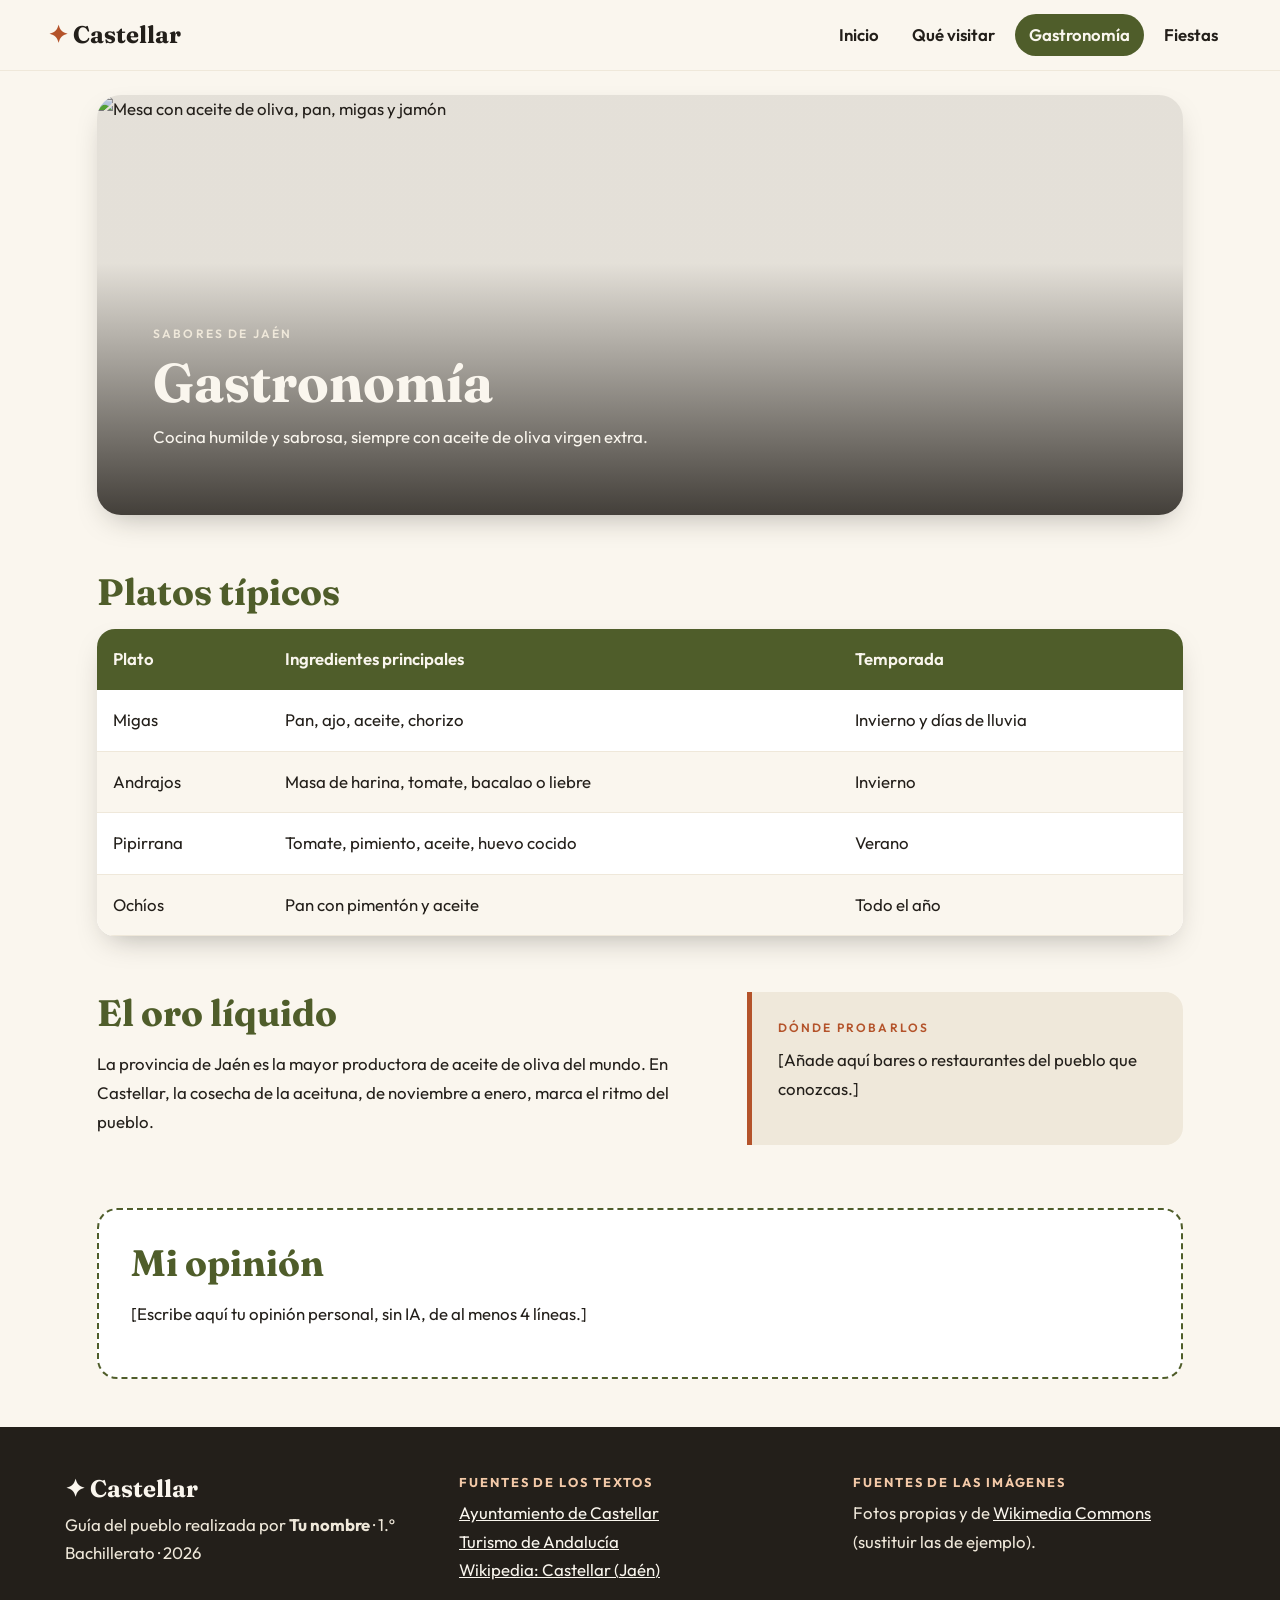
==== gastronomia.html @ b223e736 "Add files via upload" ====
<!DOCTYPE html>
<html lang="es">
<head>
  <meta charset="UTF-8">
  <meta name="viewport" content="width=device-width, initial-scale=1">
  <meta name="description" content="Platos típicos de Castellar y dónde probarlos.">
  <title>Gastronomía · Guía de Castellar</title>
  <link rel="preconnect" href="https://fonts.googleapis.com">
  <link rel="preconnect" href="https://fonts.gstatic.com" crossorigin>
  <link href="https://fonts.googleapis.com/css2?family=Fraunces:opsz,wght@9..144,400;9..144,700&family=Outfit:wght@300;400;600&display=swap" rel="stylesheet">
  <link rel="stylesheet" href="style.css">
</head>
<body>
  <header class="cabecera">
    <a href="index.html" class="logo"><span class="logo-icono">✦</span> Castellar</a>
    <nav aria-label="Menú principal">
      <ul>
        <li><a href="index.html">Inicio</a></li>
        <li><a href="visitar.html">Qué visitar</a></li>
        <li><a href="gastronomia.html" class="activo" aria-current="page">Gastronomía</a></li>
        <li><a href="fiestas.html">Fiestas</a></li>
      </ul>
    </nav>
  </header>
  <main>
    <section class="cabecera-pagina">
      <img src="img/comida.jpg" alt="Mesa con aceite de oliva, pan, migas y jamón">
      <div class="cabecera-texto">
        <p class="etiqueta">Sabores de Jaén</p>
        <h1>Gastronomía</h1>
        <p>Cocina humilde y sabrosa, siempre con aceite de oliva virgen extra.</p>
      </div>
    </section>
    <section class="bloque">
      <h2>Platos típicos</h2>
      <div class="tabla-envoltorio">
      <table>
        <thead><tr><th>Plato</th><th>Ingredientes principales</th><th>Temporada</th></tr></thead>
        <tbody>
          <tr><td>Migas</td><td>Pan, ajo, aceite, chorizo</td><td>Invierno y días de lluvia</td></tr>
          <tr><td>Andrajos</td><td>Masa de harina, tomate, bacalao o liebre</td><td>Invierno</td></tr>
          <tr><td>Pipirrana</td><td>Tomate, pimiento, aceite, huevo cocido</td><td>Verano</td></tr>
          <tr><td>Ochíos</td><td>Pan con pimentón y aceite</td><td>Todo el año</td></tr>
        </tbody>
      </table>
      </div>
    </section>
    <section class="bloque dos-columnas">
      <div>
        <h2>El oro líquido</h2>
        <p>La provincia de Jaén es la mayor productora de aceite de oliva del mundo. En Castellar, la cosecha de la aceituna, de noviembre a enero, marca el ritmo del pueblo.</p>
      </div>
      <aside class="dato">
        <p class="etiqueta">Dónde probarlos</p>
        <p>[Añade aquí bares o restaurantes del pueblo que conozcas.]</p>
      </aside>
    </section>
    <section class="opinion">
      <h2>Mi opinión</h2>
      <p>[Escribe aquí tu opinión personal, sin IA, de al menos 4 líneas.]</p>
    </section>
  </main>
  <footer class="pie">
    <div class="pie-grid">
      <div>
        <p class="logo">✦ Castellar</p>
        <p>Guía del pueblo realizada por <strong>Tu nombre</strong> · 1.º Bachillerato · 2026</p>
      </div>
      <div>
        <h3>Fuentes de los textos</h3>
        <ul>
          <li><a href="https://www.castellar.es" target="_blank" rel="noopener">Ayuntamiento de Castellar</a></li>
          <li><a href="https://www.andalucia.org" target="_blank" rel="noopener">Turismo de Andalucía</a></li>
          <li><a href="https://es.wikipedia.org/wiki/Castellar_(Jaén)" target="_blank" rel="noopener">Wikipedia: Castellar (Jaén)</a></li>
        </ul>
      </div>
      <div>
        <h3>Fuentes de las imágenes</h3>
        <p>Fotos propias y de <a href="https://commons.wikimedia.org" target="_blank" rel="noopener">Wikimedia Commons</a> (sustituir las de ejemplo).</p>
      </div>
    </div>
  </footer>
</body>
</html>
---- style.css ----
/* ===== Guía de Castellar =====
   Paleta: cal #faf6ee · olivo #4f5d2a · terracota #b4532a · tinta #231f1a
   Letras: Fraunces (títulos) · Outfit (texto) */
:root{
  --cal:#faf6ee; --olivo:#4f5d2a; --terracota:#b4532a; --tinta:#231f1a;
  --suave:#efe8da; --sombra:0 12px 30px -12px rgba(35,31,26,.35);
  --titulos:"Fraunces",Georgia,serif; --texto:"Outfit",system-ui,sans-serif;
}
*{box-sizing:border-box;margin:0;padding:0}
html{scroll-behavior:smooth}
body{font-family:var(--texto);background:var(--cal);color:var(--tinta);line-height:1.7;font-size:1.05rem}
a{color:var(--terracota)}
img{display:block;width:100%;height:auto}
h1,h2,h3,.logo{font-family:var(--titulos);line-height:1.15}
h2{font-size:clamp(1.6rem,3vw,2.3rem);color:var(--olivo);margin-bottom:1rem}
h3{font-size:1.25rem;margin-bottom:.3rem}
p{margin-bottom:1rem}

/* Cabecera */
.cabecera{position:sticky;top:0;z-index:10;display:flex;flex-wrap:wrap;justify-content:space-between;align-items:center;gap:1rem;
  padding:.9rem clamp(1rem,4vw,3rem);background:rgba(250,246,238,.92);backdrop-filter:blur(8px);border-bottom:1px solid var(--suave)}
.logo{font-size:1.5rem;font-weight:700;color:var(--tinta);text-decoration:none}
.logo-icono{color:var(--terracota)}
nav ul{list-style:none;display:flex;flex-wrap:wrap;gap:.3rem}
nav a{display:block;padding:.4rem .9rem;border-radius:999px;text-decoration:none;color:var(--tinta);font-weight:600;transition:.25s}
nav a:hover{background:var(--suave)}
nav a.activo{background:var(--olivo);color:var(--cal)}

main{max-width:1150px;margin:0 auto;padding:0 clamp(1rem,4vw,2rem) 3rem}
.etiqueta{text-transform:uppercase;letter-spacing:.18em;font-size:.75rem;font-weight:600;color:var(--terracota);margin-bottom:.5rem}
.nota{font-size:.85rem;opacity:.7;font-style:italic}

/* Hero */
.hero,.cabecera-pagina{position:relative;margin:1.5rem 0 2.5rem;border-radius:24px;overflow:hidden;box-shadow:var(--sombra)}
.hero img{height:min(80vh,640px);object-fit:cover;animation:zoom 14s ease-out both}
.cabecera-pagina img{height:min(55vh,420px);object-fit:cover}
.hero::after,.cabecera-pagina::after{content:"";position:absolute;inset:0;background:linear-gradient(to top,rgba(35,31,26,.85),rgba(35,31,26,.1) 60%)}
.hero-texto,.cabecera-texto{position:absolute;z-index:1;left:clamp(1.2rem,5vw,3.5rem);right:1.2rem;bottom:clamp(1.2rem,5vw,3rem);color:var(--cal);max-width:640px;animation:subir .9s ease-out both}
.hero-texto .etiqueta,.cabecera-texto .etiqueta{color:var(--suave)}
.hero h1{font-size:clamp(2.2rem,6vw,4.2rem);margin-bottom:1rem}
.hero h1 em{color:#f3c9a8;font-weight:400}
.cabecera-texto h1{font-size:clamp(2rem,5vw,3.4rem);margin-bottom:.5rem}
.boton{display:inline-block;margin-top:.5rem;padding:.8rem 1.6rem;border-radius:999px;background:var(--terracota);color:var(--cal);text-decoration:none;font-weight:600;transition:.25s}
.boton:hover{transform:translateY(-3px);box-shadow:var(--sombra)}

/* Cifras */
.cifras{display:grid;grid-template-columns:repeat(auto-fit,minmax(150px,1fr));gap:1rem;margin-bottom:.5rem}
.cifras div{background:var(--olivo);color:var(--cal);border-radius:18px;padding:1.4rem;text-align:center}
.cifras strong{display:block;font-family:var(--titulos);font-size:2rem}
.cifras span{font-size:.9rem;opacity:.85}

/* Bloques */
.bloque{margin:3.5rem 0}
.dos-columnas{display:grid;grid-template-columns:1.4fr 1fr;gap:2.5rem;align-items:start}
.dato{background:var(--suave);border-left:5px solid var(--terracota);border-radius:0 18px 18px 0;padding:1.6rem}
.lista-check{list-style:none}
.lista-check li{position:relative;padding-left:2rem;margin-bottom:.6rem}
.lista-check li::before{content:"✦";position:absolute;left:0;color:var(--terracota)}

/* Tarjetas */
.tarjetas{display:grid;grid-template-columns:repeat(auto-fit,minmax(250px,1fr));gap:1.5rem}
.tarjeta{background:#fff;border-radius:20px;overflow:hidden;text-decoration:none;color:var(--tinta);box-shadow:var(--sombra);transition:.3s}
.tarjeta img{height:200px;object-fit:cover;transition:.5s}
.tarjeta div{padding:1.2rem 1.4rem}
.tarjeta:hover{transform:translateY(-6px)}
.tarjeta:hover img{transform:scale(1.06)}

/* Ruta numerada */
.ruta{list-style:none;counter-reset:paso;display:grid;gap:1rem}
.ruta li{counter-increment:paso;position:relative;background:#fff;border-radius:18px;padding:1.4rem 1.4rem 1.4rem 5rem;box-shadow:var(--sombra)}
.ruta li::before{content:counter(paso);position:absolute;left:1.3rem;top:1.3rem;width:2.6rem;height:2.6rem;border-radius:50%;
  background:var(--terracota);color:var(--cal);display:grid;place-items:center;font-family:var(--titulos);font-weight:700}
.ruta p{margin:0}

/* Tablas */
.tabla-envoltorio{overflow-x:auto;border-radius:18px;box-shadow:var(--sombra)}
table{width:100%;border-collapse:collapse;background:#fff;min-width:520px}
th{background:var(--olivo);color:var(--cal);text-align:left;padding:1rem;font-weight:600}
td{padding:1rem;border-bottom:1px solid var(--suave)}
tbody tr:nth-child(even){background:var(--cal)}
tbody tr:hover{background:var(--suave)}

/* Opinión */
.opinion{margin-top:3rem;padding:2rem;border-radius:20px;border:2px dashed var(--olivo);background:#fff}

/* Pie */
.pie{background:var(--tinta);color:var(--suave);padding:3rem clamp(1rem,4vw,3rem) 2rem}
.pie-grid{max-width:1150px;margin:0 auto;display:grid;grid-template-columns:repeat(auto-fit,minmax(220px,1fr));gap:2rem}
.pie .logo{color:var(--cal);margin-bottom:.5rem}
.pie h3{font-family:var(--texto);font-size:.8rem;text-transform:uppercase;letter-spacing:.15em;color:#f3c9a8;margin-bottom:.6rem}
.pie ul{list-style:none}
.pie a{color:var(--cal)}

@keyframes zoom{from{transform:scale(1.12)}to{transform:scale(1)}}
@keyframes subir{from{opacity:0;transform:translateY(30px)}to{opacity:1;transform:none}}

/* Móvil */
@media (max-width:760px){
  .dos-columnas{grid-template-columns:1fr}
  .cabecera{justify-content:center}
  nav ul{justify-content:center}
  .hero img{height:75vh}
  .ruta li{padding-left:4.2rem}
}
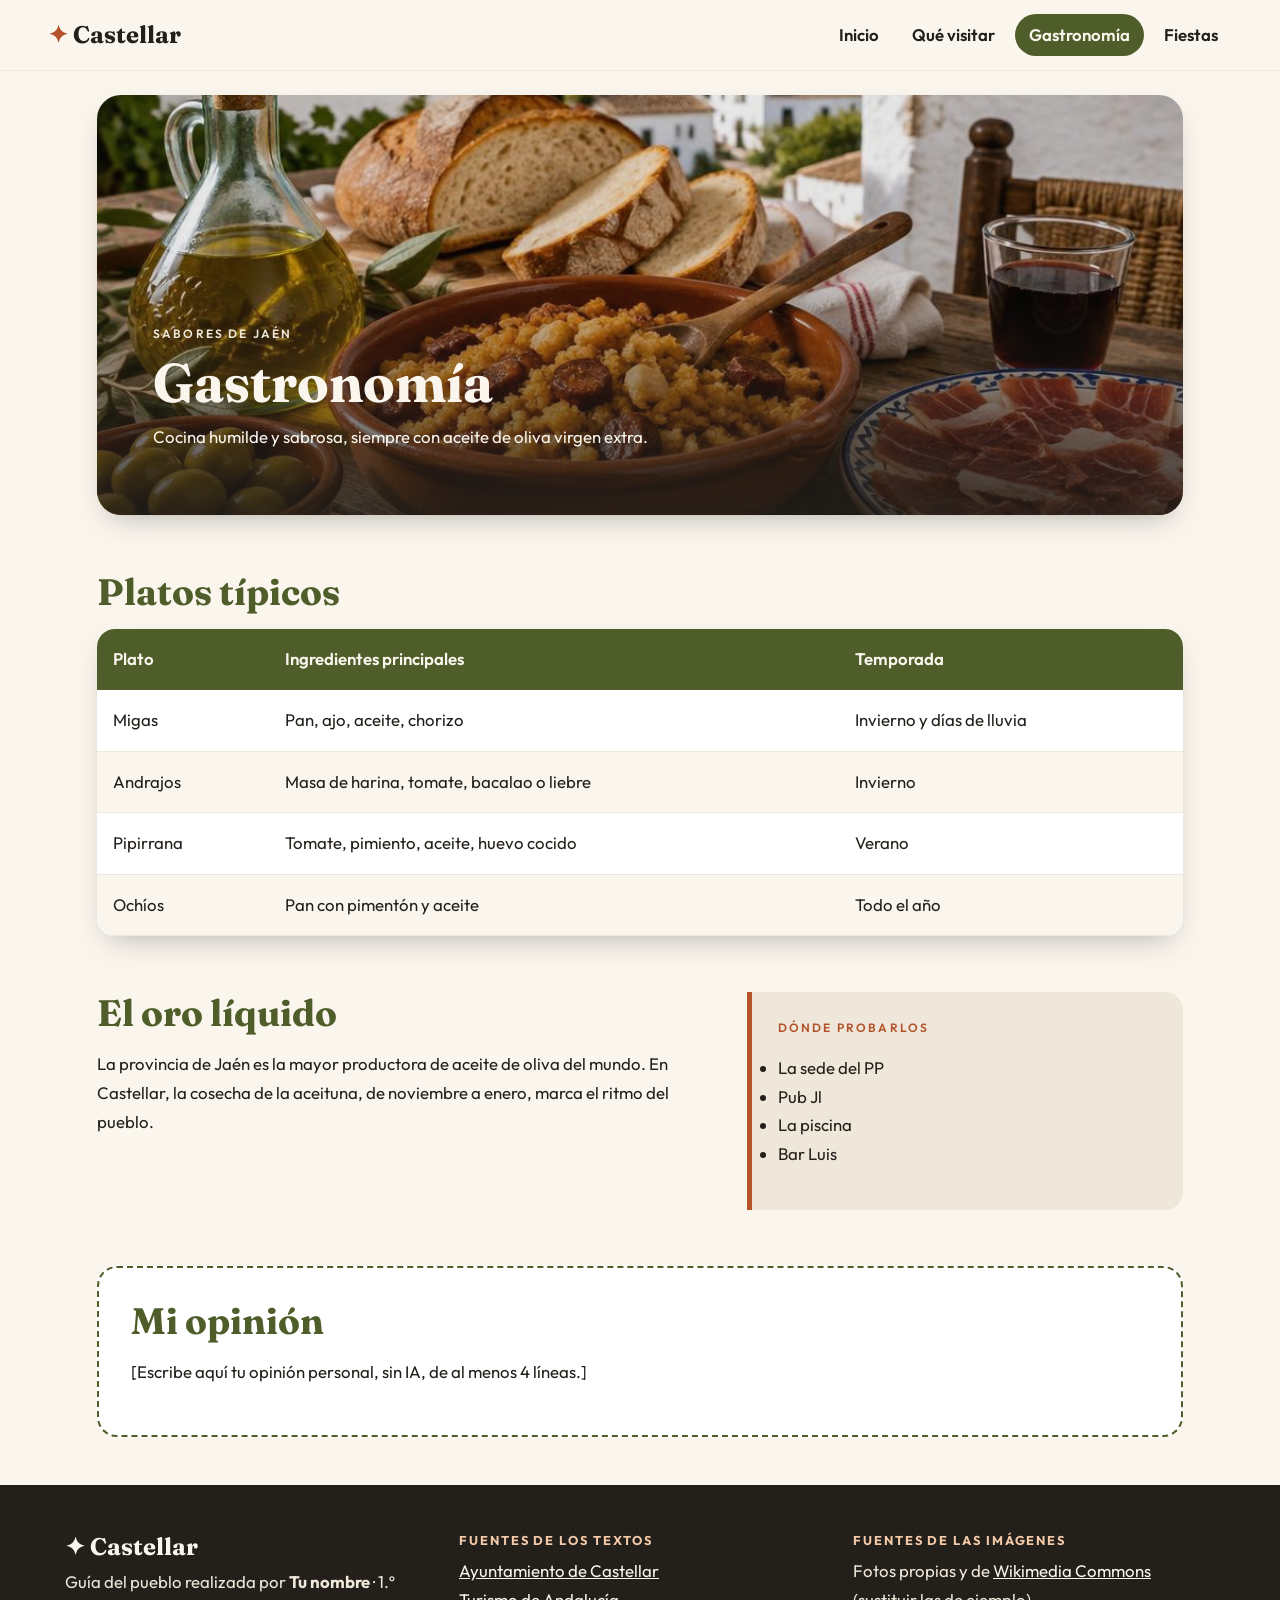
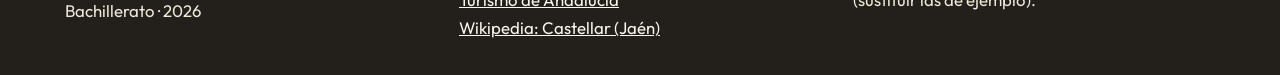
==== commit 16280866: "Update gastronomia.html" ====
--- a/gastronomia.html
+++ b/gastronomia.html
@@ -52,7 +52,10 @@
       </div>
       <aside class="dato">
         <p class="etiqueta">Dónde probarlos</p>
-        <p>[Añade aquí bares o restaurantes del pueblo que conozcas.]</p>
+        <p><ul><li>La sede del PP</li>
+        <li>Pub Jl</li>
+        <li>La piscina</li>
+        <li>Bar Luis</li></ul></p>
       </aside>
     </section>
     <section class="opinion">
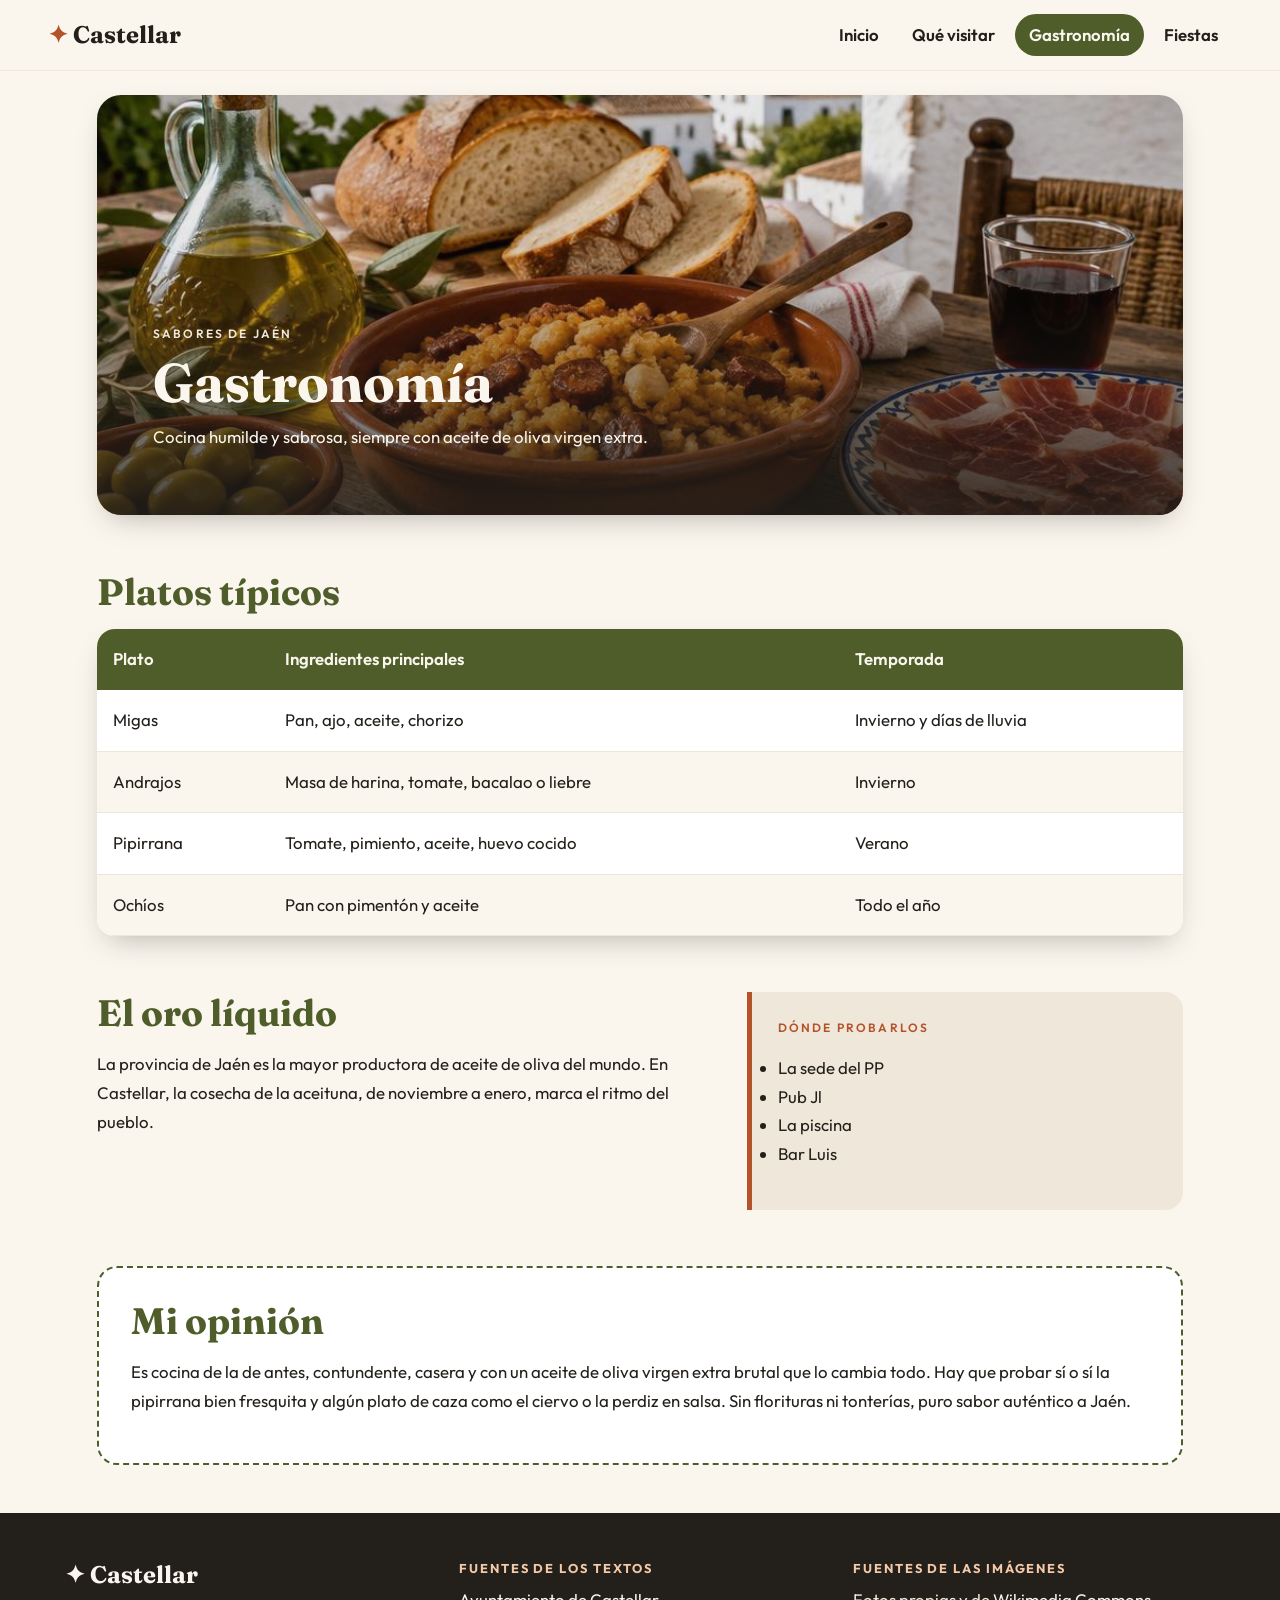
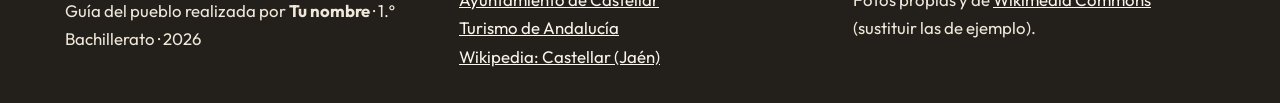
==== commit 1147034a: "Update gastronomia.html" ====
--- a/gastronomia.html
+++ b/gastronomia.html
@@ -60,7 +60,7 @@
     </section>
     <section class="opinion">
       <h2>Mi opinión</h2>
-      <p>[Escribe aquí tu opinión personal, sin IA, de al menos 4 líneas.]</p>
+      <p>Es cocina de la de antes, contundente, casera y con un aceite de oliva virgen extra brutal que lo cambia todo. Hay que probar sí o sí la pipirrana bien fresquita y algún plato de caza como el ciervo o la perdiz en salsa. Sin florituras ni tonterías, puro sabor auténtico a Jaén.</p>
     </section>
   </main>
   <footer class="pie">
